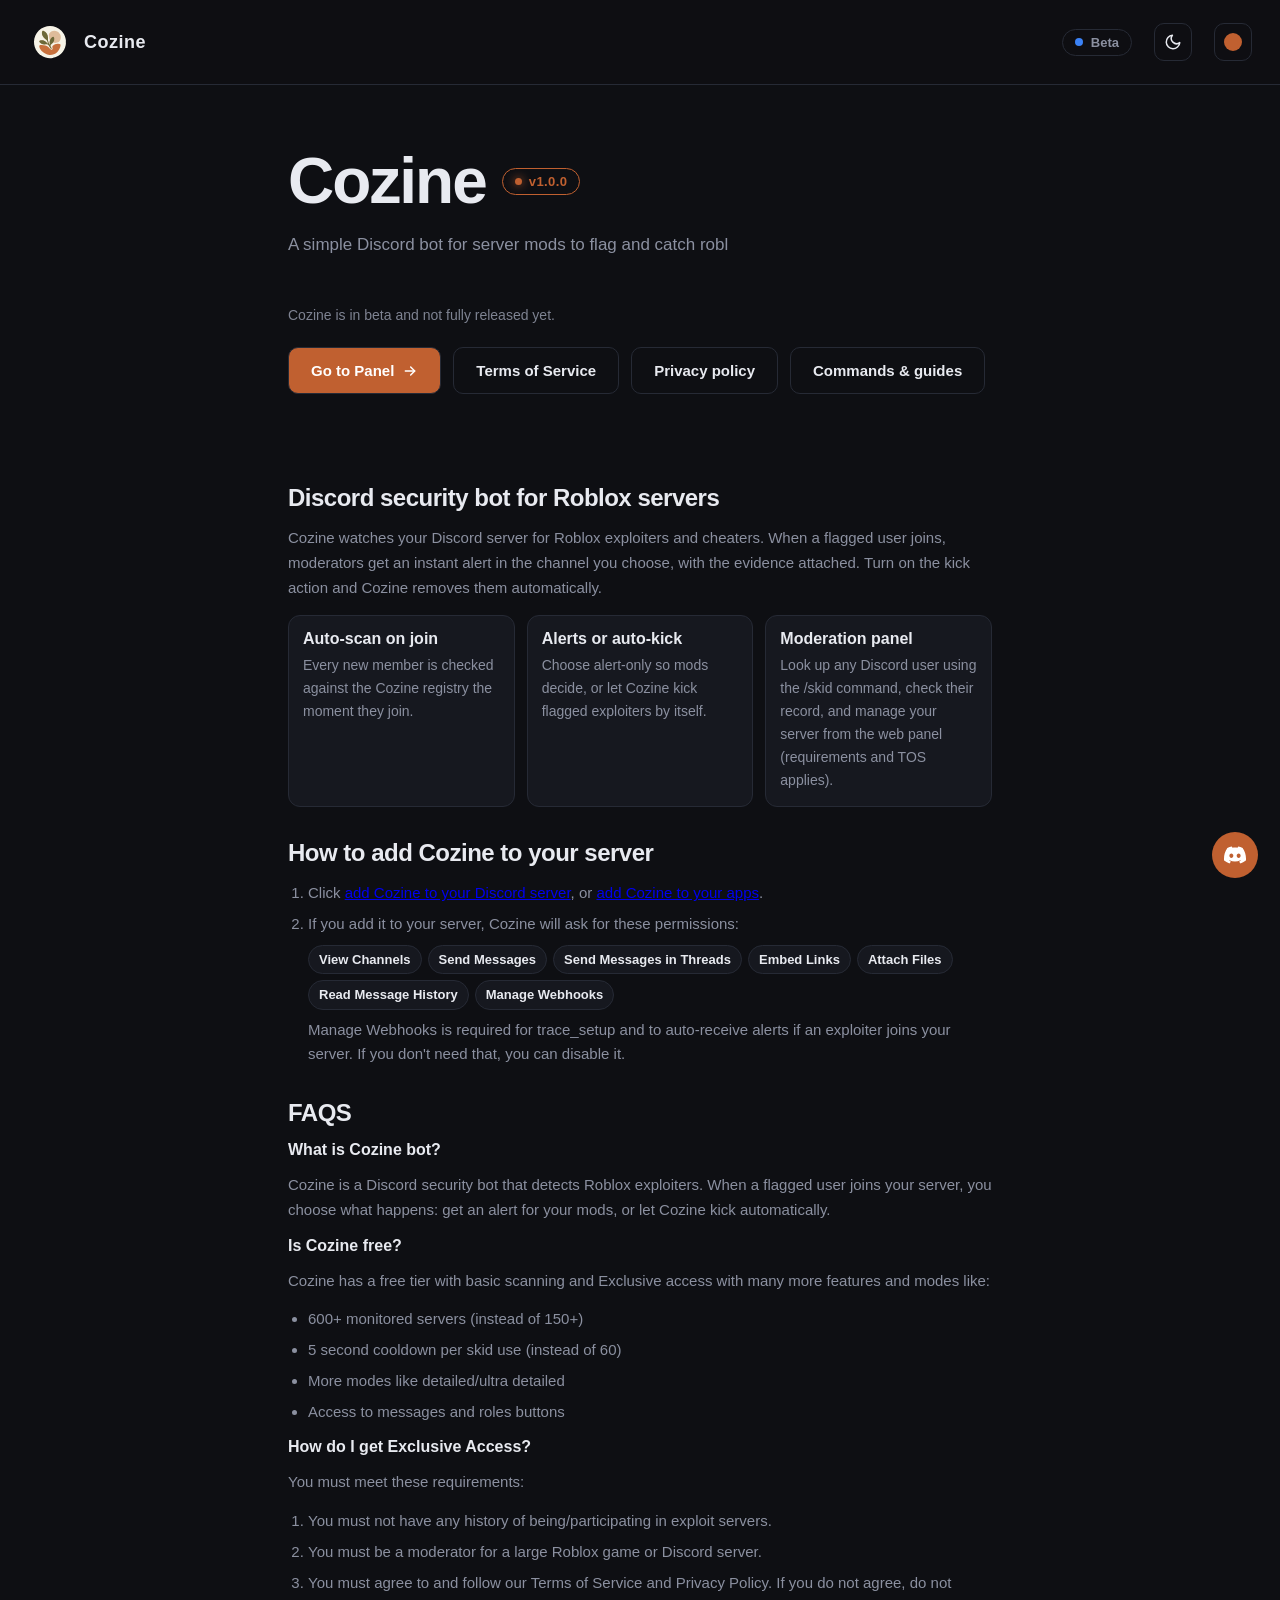
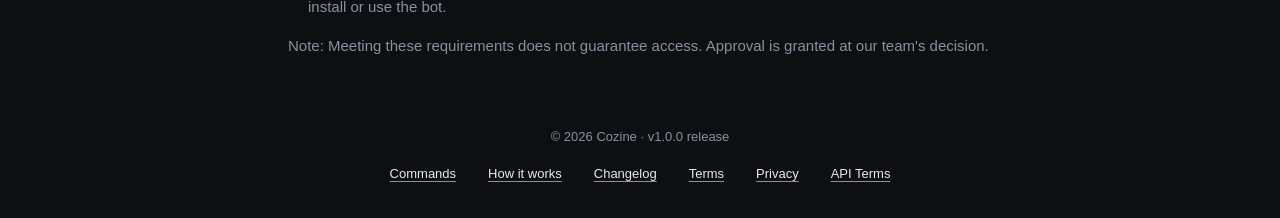
==== index.html @ 01d1fc16 "beta cozine" ====
<!DOCTYPE html>
<html lang="en">
<head>
  <meta charset="UTF-8">
  <meta name="viewport" content="width=device-width, initial-scale=1.0">
  <title>Cozine - Discord Bot for Roblox Exploiter Detection</title>
  <link rel="icon" href="static/CozineLogo.svg">
  <link rel="stylesheet" href="style.css?v=20261114b2">

  <meta name="description" content="Cozine is a Discord security bot that flags Roblox exploiters and cheaters. Auto-scan new members, get alerts, and keep your server safe.">
  <meta name="keywords" content="Cozine, Cozine bot, cozine xyz, discord bot, discord security bot, roblox exploiter detection, roblox cheaters, anti exploit discord bot, server moderation bot, roblox exploit checker">
  <meta name="robots" content="index, follow">
  <meta name="theme-color" content="#0e0f13">
  <link rel="canonical" href="https://cozine.xyz/">

  <meta property="og:title" content="Cozine - Discord Security Bot for Roblox Exploiter Detection">
  <meta property="og:description" content="Cozine flags Roblox exploiters automatically. Auto-scan members on join, alert mods, and keep your Discord server safe.">
  <meta property="og:url" content="https://cozine.xyz/">
  <meta property="og:type" content="website">
  <meta property="og:site_name" content="Cozine">
  <meta property="og:image" content="https://cozine.xyz/static/embedimage.png">
  <meta property="og:image:alt" content="Cozine - Discord bot for Roblox exploiter detection">

  <meta name="twitter:card" content="summary_large_image">
  <meta name="twitter:title" content="Cozine - Discord Security Bot for Roblox Exploiter Detection">
  <meta name="twitter:description" content="Auto-scan Discord members for Roblox exploits. Alerts, kick actions, and a moderation panel.">
  <meta name="twitter:image" content="https://cozine.xyz/static/embedimage.png">

  <link rel="discord:component-embed" type="application/json" href="https://cozine.xyz/static/embeds.json">

  <script type="application/ld+json">
  {
    "@context": "https://schema.org",
    "@type": "SoftwareApplication",
    "name": "Cozine",
    "alternateName": "Cozine Bot",
    "operatingSystem": "Discord",
    "applicationCategory": "UtilitiesApplication",
    "description": "Cozine is a Discord security bot that flags Roblox exploiters. Auto-scan new members, alert moderators, and keep servers safe.",
    "url": "https://cozine.xyz/",
    "offers": { "@type": "Offer", "price": "0", "priceCurrency": "USD" }
  }
  </script>
  <script type="application/ld+json">
  {
    "@context": "https://schema.org",
    "@type": "FAQPage",
    "mainEntity": [
      {
        "@type": "Question",
        "name": "What is Cozine bot?",
        "acceptedAnswer": { "@type": "Answer", "text": "Cozine is a Discord security bot that detects Roblox exploiters. When a flagged user joins your server, you choose what happens: get an alert for your mods, or let Cozine kick automatically." }
      },
      {
        "@type": "Question",
        "name": "Is Cozine free?",
        "acceptedAnswer": { "@type": "Answer", "text": "Cozine has a free tier with basic scanning and Exclusive access with many more features and modes like: 600+ monitored servers (instead of 150+), 5 second cooldown per skid use (instead of 60), more modes like detailed and ultra detailed, access to messages and roles buttons." }
      }
    ]
  }
  </script>
</head>
<body>
  <div id="progress"></div>
  <header class="site-head">
    <span class="logo-ring"><img class="logo" src="static/CozineLogo.svg" alt="Cozine"></span>
    <a class="brand" href="https://cozine.xyz">Cozine</a>
    <span class="status" id="siteStatus" data-state="blue"><span class="dot"></span>Beta</span>
    <button id="themeToggle" class="theme-toggle" aria-label="Toggle theme">
      <svg class="i-sun" width="18" height="18" viewBox="0 0 24 24" fill="none" stroke="currentColor" stroke-width="2" stroke-linecap="round"><circle cx="12" cy="12" r="4"/><path d="M12 2v2M12 20v2M2 12h2M20 12h2M4.9 4.9l1.4 1.4M17.7 17.7l1.4 1.4M4.9 19.1l1.4-1.4M17.7 6.3l1.4-1.4"/></svg>
      <svg class="i-moon" width="18" height="18" viewBox="0 0 24 24" fill="none" stroke="currentColor" stroke-width="2" stroke-linecap="round" stroke-linejoin="round"><path d="M21 12.8A9 9 0 1 1 11.2 3a7 7 0 0 0 9.8 9.8z"/></svg>
    </button>
  </header>

  <main class="hero">
    <div class="title-row">
      <h1>Cozine</h1>
      <span class="badge" tabindex="0" aria-label="Version 1.0.0 changelog">
        <span class="badge-text">v1.0.0</span>
        <span class="badge-more">What's new</span>
        <span class="badge-pin" aria-hidden="true"><img src="static/Pin.png" alt=""></span>
        <div class="changelog">
          <div class="changelog-head">v1.0.0</div>
          <ul>
            <li>Beta release of the Cozine website and panel.</li>
          </ul>
        </div>
      </span>
    </div>
    <p class="tag">A simple Discord bot for server mods to flag and catch roblox <span class="accent">exploiters</span>.</p>
    <p style="font-size:14px; margin:4px 0 0; color:var(--muted); opacity:.9;">Cozine is in beta and not fully released yet.</p>
    <div class="btns">
      <a class="btn primary" href="https://panel.cozine.xyz"><span>Go to Panel <svg class="btn-arrow" width="16" height="16" viewBox="0 0 24 24" fill="none" stroke="currentColor" stroke-width="2.2" stroke-linecap="round" stroke-linejoin="round"><path d="M5 12h14"/><path d="M13 6l6 6-6 6"/></svg></span></a>
      <a class="btn ghost" href="tos/"><span>Terms of Service</span></a>
      <a class="btn ghost" href="privacy/"><span>Privacy policy</span></a>
      <a class="btn ghost" href="commands/"><span>Commands &amp; guides</span></a>
    </div>
  </main>

  <section class="seo" aria-label="About Cozine">
    <h2>Discord security bot for Roblox servers</h2>
    <p>Cozine watches your Discord server for Roblox exploiters and cheaters. When a flagged user joins, moderators get an instant alert in the channel you choose, with the evidence attached. Turn on the kick action and Cozine removes them automatically.</p>
    <div class="seo-grid">
      <div class="seo-card">
        <h3>Auto-scan on join</h3>
        <p>Every new member is checked against the Cozine registry the moment they join.</p>
      </div>
      <div class="seo-card">
        <h3>Alerts or auto-kick</h3>
        <p>Choose alert-only so mods decide, or let Cozine kick flagged exploiters by itself.</p>
      </div>
      <div class="seo-card">
        <h3>Moderation panel</h3>
        <p>Look up any Discord user using the /skid command, check their record, and manage your server from the web panel (requirements and TOS applies).</p>
      </div>
    </div>
    <h2>How to add Cozine to your server</h2>
    <ol class="seo-steps">
      <li>Click <a href="https://discord.com/oauth2/authorize?client_id=1449081051094712330&amp;permissions=277562379264&amp;scope=bot%20applications.commands" target="_blank" rel="noopener">add Cozine to your Discord server</a>, or <a href="https://discord.com/oauth2/authorize?client_id=1449081051094712330&amp;integration_type=1&amp;scope=applications.commands" target="_blank" rel="noopener">add Cozine to your apps</a>.</li>
      <li>If you add it to your server, Cozine will ask for these permissions:
        <ul class="perm-list">
          <li>View Channels</li>
          <li>Send Messages</li>
          <li>Send Messages in Threads</li>
          <li>Embed Links</li>
          <li>Attach Files</li>
          <li>Read Message History</li>
          <li>Manage Webhooks</li>
        </ul>
        Manage Webhooks is required for trace_setup and to auto-receive alerts if an exploiter joins your server. If you don't need that, you can disable it.</li>
    </ol>
    <h2>FAQS</h2>
    <h3>What is Cozine bot?</h3>
    <p>Cozine is a Discord security bot that detects Roblox exploiters. When a flagged user joins your server, you choose what happens: get an alert for your mods, or let Cozine kick automatically.</p>
    <h3>Is Cozine free?</h3>
    <p>Cozine has a free tier with basic scanning and Exclusive access with many more features and modes like:</p>
    <ul class="seo-steps">
      <li>600+ monitored servers (instead of 150+)</li>
      <li>5 second cooldown per skid use (instead of 60)</li>
      <li>More modes like detailed/ultra detailed</li>
      <li>Access to messages and roles buttons</li>
    </ul>
    <h3>How do I get Exclusive Access?</h3>
    <p>You must meet these requirements:</p>
    <ol class="seo-steps">
      <li>You must not have any history of being/participating in exploit servers.</li>
      <li>You must be a moderator for a large Roblox game or Discord server.</li>
      <li>You must agree to and follow our Terms of Service and Privacy Policy. If you do not agree, do not install or use the bot.</li>
    </ol>
    <p>Note: Meeting these requirements does not guarantee access. Approval is granted at our team's decision.</p>
  </section>

  <footer class="site-foot">
    <div>© <span id="year"></span> Cozine · v1.0.0 release</div>
    <nav class="foot-links" aria-label="Footer">
      <a href="commands/">Commands</a>
      <a href="how-it-works/">How it works</a>
      <a href="changelog/">Changelog</a>
      <a href="tos/">Terms</a>
      <a href="privacy/">Privacy</a>
      <a href="api-tos/">API Terms</a>
    </nav>
  </footer>

  <a class="discord-pill" href="https://discord.gg/3ZBebypZJS" target="_blank" rel="noopener" aria-label="Support server">
    <svg class="discord-icon" role="img" viewBox="0 0 24 24" xmlns="http://www.w3.org/2000/svg" aria-hidden="true" focusable="false"><path fill="currentColor" d="M20.317 4.3698a19.7913 19.7913 0 00-4.8851-1.5152.0741.0741 0 00-.0785.0371c-.211.3753-.4447.8648-.6083 1.2495-1.8447-.2762-3.68-.2762-5.4868 0-.1636-.3933-.4058-.8742-.6177-1.2495a.077.077 0 00-.0785-.037 19.7363 19.7363 0 00-4.8852 1.515.0699.0699 0 00-.0321.0277C.5334 9.0458-.319 13.5799.0992 18.0578a.0824.0824 0 00.0312.0561c2.0528 1.5076 4.0413 2.4228 5.9929 3.0294a.0777.0777 0 00.0842-.0276c.4616-.6304.8731-1.2952 1.226-1.9942a.076.076 0 00-.0416-.1057c-.6528-.2476-1.2743-.5495-1.8722-.8923a.077.077 0 01-.0076-.1277c.1258-.0943.2517-.1923.3718-.2914a.0743.0743 0 01.0776-.0105c3.9278 1.7933 8.18 1.7933 12.0614 0a.0739.0739 0 01.0785.0095c.1202.099.246.1981.3728.2924a.077.077 0 01-.0066.1276 12.2986 12.2986 0 01-1.873.8914.0766.0766 0 00-.0407.1067c.3604.698.7719 1.3628 1.225 1.9932a.076.076 0 00.0842.0286c1.961-.6067 3.9495-1.5219 6.0023-3.0294a.077.077 0 00.0313-.0552c.5004-5.177-.8382-9.6739-3.5485-13.6604a.061.061 0 00-.0312-.0286zM8.02 15.3312c-1.1825 0-2.1569-1.0857-2.1569-2.419 0-1.3332.9555-2.4189 2.157-2.4189 1.2108 0 2.1757 1.0952 2.1568 2.419 0 1.3332-.9555 2.4189-2.1569 2.4189zm7.9748 0c-1.1825 0-2.1569-1.0857-2.1569-2.419 0-1.3332.9554-2.4189 2.1569-2.4189 1.2108 0 2.1757 1.0952 2.1568 2.419 0 1.3332-.946 2.4189-2.1568 2.4189Z"/></svg>
    <span>Support server</span>
  </a>

  <script defer src="static/status.js?v=2026110901"></script>
  <script defer src="static/common.js?v=20261011l"></script>
  <script defer src="static/script.js?v=20261011l"></script>
</body>
</html>
---- style.css ----
:root {
  --bg: #0e0f13;
  --card: #16181f;
  --card-2: #1d2029;
  --text: #e8eaf0;
  --muted: #8b90a0;
  --accent: #C06030;
  --accent-text: #C06030;
  --on-accent: #ffffff;
  --accent-2: #ffb38a;
  --accent-soft: rgba(192, 96, 48, .16);
  --accent-glow: rgba(192, 96, 48, .45);
  --accent-glow-soft: rgba(192, 96, 48, 0);
  --border: #262a35;
  --head-bg: rgba(14, 15, 19, .72);
  --ripple: rgba(255, 255, 255, .35);
}

body.light {
  --bg: #f6f6f9;
  --card: #ffffff;
  --card-2: #eef0f4;
  --text: #14151a;
  --muted: #5a5f6b;
  --accent-soft: rgba(192, 96, 48, .14);
  --border: #e2e3e9;
  --head-bg: rgba(255, 255, 255, .72);
  --ripple: rgba(0, 0, 0, .12);
}

* {
  box-sizing: border-box;
  margin: 0;
  padding: 0;
}

html {
  overflow-x: hidden;
  overflow-x: clip;
}

img, svg {
  max-width: 100%;
}

/* Long URLs / IDs / tokens must wrap instead of forcing sideways scroll */
.seo a,
.seo li,
.seo p,
.legal a,
.legal li,
.legal p,
code {
  overflow-wrap: anywhere;
  word-break: break-word;
}

/* Tables (if legal content ever includes one) scroll instead of breaking layout */
.legal table {
  display: block;
  max-width: 100%;
  overflow-x: auto;
  -webkit-overflow-scrolling: touch;
}

.legal pre {
  max-width: 100%;
  overflow-x: auto;
  -webkit-overflow-scrolling: touch;
}

body {
  font-family: -apple-system, BlinkMacSystemFont, "Segoe UI", Roboto, Helvetica, Arial, sans-serif;
  color: var(--text);
  background: var(--bg);
  min-height: 100vh;
  display: flex;
  flex-direction: column;
  overflow-x: hidden;
  overflow-x: clip;
  /* Smooth theme fade everywhere, including browsers without
  View-Transition support (most mobile browsers). */
  transition: background-color .3s ease, color .3s ease;
}

.site-head,
.hero,
.site-foot,
.discord-pill,
.legal .container {
  position: relative;
  z-index: 1;
}


.site-head,
.hero,
.site-foot,
.legal .container {
  min-width: 0;
  max-width: 100%;
}


.site-head {
  position: relative;
  overflow: visible;
  display: flex;
  align-items: center;
  gap: 12px;
  padding: 20px 28px;
  border-bottom: 1px solid var(--border);
  background: var(--head-bg);
  /* Header popups (accent color picker) must paint above page content.
  Both header and hero shared z-index:1, and the later-in-DOM hero won —
  burying the popup so its swatches were visible but untappable. */
  z-index: 50;
}

/* Touch: no tap-delay/zoom interference, no grey flash on taps */
button,
a.btn,
.badge {
  touch-action: manipulation;
  -webkit-tap-highlight-color: transparent;
}

.site-head .logo {
  width: 38px;
  height: 38px;
  border-radius: 10px;
}

.site-head .brand {
  font-size: 18px;
  font-weight: 800;
  letter-spacing: .5px;
  color: var(--text);
  text-decoration: none;
}


.hero {
  flex: 1;
  display: flex;
  flex-direction: column;
  justify-content: center;
  gap: 18px;
  width: 100%;
  max-width: 760px;
  margin: 0 auto;
  padding: 64px 28px;
  text-align: left;
}

.title-row {
  display: flex;
  align-items: center;
  gap: 16px;
  flex-wrap: wrap;
}

.hero h1 {
  font-size: 64px;
  font-weight: 800;
  letter-spacing: -2px;
  line-height: 1;
  color: var(--text);
}

.badge {
  position: relative;
  display: inline-flex;
  align-items: center;
  font-size: 13px;
  font-weight: 700;
  letter-spacing: .4px;
  color: var(--accent-text, var(--accent));
  border: 1px solid var(--accent-text, var(--accent));
  border-radius: 999px;
  padding: 5px 12px;
  cursor: default;
  z-index: 5;
  transition: border-radius .25s ease;
}

.badge::before {
  content: '';
  width: 7px;
  height: 7px;
  border-radius: 50%;
  background: var(--accent-text, var(--accent));
  box-shadow: 0 0 10px var(--accent);
  flex: none;
  margin-right: 7px;
}


.badge::after {
  content: '';
  position: absolute;
  top: 100%;
  left: 0;
  right: 0;
  height: 12px;
}

.badge:hover,
.badge.pinned {
  border-radius: 12px;
}

.badge-more {
  max-width: 0;
  opacity: 0;
  overflow: hidden;
  white-space: nowrap;
  margin-left: 0;
  transition: max-width .25s ease, opacity .2s ease, margin-left .25s ease;
}

.badge:hover .badge-more,
.badge.pinned .badge-more {
  max-width: 90px;
  opacity: 1;
  margin-left: 7px;
}

.badge-pin {
  display: inline-flex;
  align-items: center;
  max-width: 0;
  opacity: 0;
  overflow: hidden;
  margin-left: 0;
  transition: max-width .25s ease, opacity .2s ease, margin-left .25s ease;
}

.badge-pin img {
  width: 14px;
  height: 14px;
  display: block;
}

.badge.pinned .badge-pin {
  max-width: 18px;
  opacity: 1;
  margin-left: 7px;
}

.badge .changelog {
  position: absolute;
  top: 100%;
  left: 0;
  margin-top: 10px;
  width: 268px;
  max-width: calc(100vw - 44px);
  text-align: left;
  background: var(--card);
  border: 1px solid var(--border);
  border-radius: 12px;
  padding: 0 14px;
  max-height: 0;
  opacity: 0;
  overflow: hidden;
  z-index: 20;
  box-shadow: 0 14px 34px rgba(0, 0, 0, .28);
  transition: max-height .3s ease, opacity .25s ease, padding .3s ease;
}

.badge:hover .changelog,
.badge.pinned .changelog {
  max-height: 300px;
  opacity: 1;
  padding: 12px 14px;
  transition-delay: .05s;
}

.changelog-head {
  font-weight: 700;
  color: var(--accent-text, var(--accent));
  margin-bottom: 6px;
}

.changelog ul {
  list-style: none;
  margin: 0;
}

.changelog li {
  font-size: 13px;
  font-weight: 500;
  color: var(--text);
  padding: 7px 0;
  border-top: 1px solid var(--border);
  line-height: 1.45;
}

.hero .tag {
  color: var(--muted);
  font-size: 17px;
  line-height: 1.6;
  max-width: 520px;
  min-height: calc(17px * 1.6 * 2);
}

.btns {
  display: flex;
  flex-wrap: wrap;
  gap: 12px;
  margin-top: 6px;
}

a.btn {
  position: relative;
  overflow: hidden;
  display: inline-flex;
  align-items: center;
  justify-content: center;
  padding: 14px 22px;
  border: 1px solid var(--border);
  border-radius: 10px;
  color: var(--text);
  font-size: 15px;
  font-weight: 600;
  text-decoration: none;
  transition: color .2s ease, border-color .2s ease, transform .25s ease;
}

a.btn > span {
  position: relative;
  z-index: 1;
  display: inline-flex;
  align-items: center;
}

a.btn::before {
  content: '';
  position: absolute;
  inset: 0;
  background: var(--accent-soft);
  transform: scaleX(0);
  transform-origin: left;
  transition: transform .25s ease;
  z-index: 0;
}

a.btn:hover {
  border-color: var(--accent);
  color: var(--text);
}

/* primary buttons keep the auto-contrast text (a.btn rules would win otherwise) */
a.btn.primary {
  color: var(--on-accent, #fff);
}
a.btn.primary:hover {
  color: var(--on-accent, #fff);
}

a.btn:hover::before {
  transform: scaleX(1);
}

a.btn::after {
  content: '';
  position: absolute;
  top: 0;
  left: -130%;
  width: 55%;
  height: 100%;
  background: linear-gradient(100deg, transparent, rgba(255, 255, 255, .28), transparent);
  transform: skewX(-18deg);
  opacity: 0;
  z-index: 0;
  pointer-events: none;
}

a.btn:hover::after {
  animation: sheen .6s ease forwards;
}

.primary {
  background: var(--accent);
  border-color: var(--accent);
  color: var(--on-accent, #fff);
  font-weight: 800;
}

.primary::before {
  background: rgba(255, 255, 255, .18);
}

.btn-arrow {
  margin-left: 8px;
  transition: transform .22s ease;
}

.primary:hover .btn-arrow {
  transform: translateX(5px);
}

.ghost {
  background: transparent;
}

.site-foot {
  padding: 22px 28px;
  color: var(--muted);
  font-size: 13px;
  text-align: center;
}

.site-foot .foot-links {
  margin-top: 8px;
  display: flex;
  flex-wrap: wrap;
  justify-content: center;
  gap: 4px 8px;
}

.site-foot .foot-links a {
  color: var(--text);
  text-decoration: underline;
  text-decoration-color: var(--muted);
  text-underline-offset: 3px;
  display: inline-flex;
  align-items: center;
  min-height: 44px;
  padding: 10px 12px;
}

.site-foot .foot-links a:hover,
.site-foot .foot-links a:focus-visible {
  color: var(--accent-text, var(--accent));
  text-decoration-color: currentColor;
}


.seo {
  width: 100%;
  max-width: 760px;
  margin: 0 auto;
  padding: 8px 28px 48px;
  display: flex;
  flex-direction: column;
  gap: 14px;
}

.seo h2 {
  font-size: 24px;
  font-weight: 800;
  letter-spacing: -.5px;
  color: var(--text);
  margin-top: 18px;
}

.seo h3 {
  font-size: 16px;
  font-weight: 700;
  color: var(--text);
}

.seo p,
.seo li {
  color: var(--muted);
  font-size: 15px;
  line-height: 1.65;
}

.seo-grid {
  display: grid;
  grid-template-columns: repeat(3, 1fr);
  gap: 12px;
}

.seo-card {
  background: var(--card);
  border: 1px solid var(--border);
  border-radius: 12px;
  padding: 14px;
  display: flex;
  flex-direction: column;
  gap: 6px;
}

.seo-card p {
  font-size: 14px;
}

.seo-steps {
  padding-left: 20px;
  display: flex;
  flex-direction: column;
  gap: 6px;
}

/* compact permission chips: listed separately, wraps into ~2 rows */
.perm-list {
  list-style: none;
  display: flex;
  flex-wrap: wrap;
  gap: 6px;
  margin: 8px 0;
  padding: 0;
}

.perm-list li {
  font-size: 13px;
  font-weight: 600;
  color: var(--text);
  background: var(--card);
  border: 1px solid var(--border);
  border-radius: 999px;
  padding: 3px 10px;
  white-space: nowrap;
}

@media (max-width: 640px) {
  .seo-grid {
    grid-template-columns: 1fr;
  }
}


.discord-pill {
  position: fixed;
  right: 22px;
  bottom: 22px;
  display: flex;
  align-items: center;
  gap: 8px;
  height: 46px;
  min-width: 46px;
  max-width: 46px;
  padding: 0 12px;
  overflow: hidden;
  color: var(--on-accent, #fff);
  background: var(--accent);
  border-radius: 999px;
  white-space: nowrap;
  text-decoration: none;
  transition: max-width .45s ease, background .2s ease;
  animation: pillPulse 2.6s ease-in-out infinite;
}

.discord-pill:hover {
  max-width: 190px;
  filter: brightness(1.12);
}

.discord-pill .discord-icon {
  flex: 0 0 auto;
  width: 24px;
  height: 24px;
  display: block;
  fill: currentColor;
}

.discord-pill span {
  opacity: 0;
  font-size: 14px;
  font-weight: 600;
  transition: opacity .35s ease .1s;
}

.discord-pill:hover span {
  opacity: 1;
}

@keyframes fadeIn {
  from { opacity: 0; transform: translateY(8px); }
  to   { opacity: 1; transform: translateY(0); }
}


body.legal {
  display: block;
}

.legal .container {
  max-width: 960px;
  margin: 32px auto 48px;
  padding: 44px 40px;
  text-align: left;
  background: var(--card);
  border: 1px solid var(--border);
  border-top: 3px solid var(--accent);
  border-radius: 18px;
  box-shadow: 0 24px 70px rgba(0, 0, 0, .4);
}

.legal .back {
  display: inline-flex;
  align-items: center;
  gap: 7px;
  margin-bottom: 22px;
  color: var(--muted);
  font-size: 14px;
  text-decoration: none;
}

.legal .back::before {
  content: '';
  width: 7px;
  height: 7px;
  border-left: 2px solid currentColor;
  border-bottom: 2px solid currentColor;
  transform: rotate(45deg);
}

.legal .back:hover {
  color: var(--text);
}

.legal .back.forward {
  flex-direction: row-reverse;
}

.legal .back.forward::before {
  transform: rotate(-135deg);
}


.legal .page-top {
  display: flex;
  align-items: center;
  justify-content: space-between;
  gap: 16px;
  margin-bottom: 22px;
}

.legal .page-top .back {
  margin-bottom: 0;
}


.legal header {
  border-bottom: 1px solid var(--border);
  padding-bottom: 20px;
  margin-bottom: 26px;
}

.legal header .title-row {
  margin-bottom: 10px;
}

.legal header h1 {
  font-size: 34px;
  font-weight: 800;
  letter-spacing: -1px;
  color: var(--text);
}

.legal header p {
  color: var(--muted);
  font-size: 15px;
}

.legal nav {
  position: sticky;
  top: 0;
  display: flex;
  gap: 20px;
  margin-bottom: 30px;
  padding: 16px 0 14px;
  border-bottom: 1px solid var(--border);
  background: var(--card);
  z-index: 3;
}

.legal nav button,
.legal nav a.nav-btn {
  text-decoration: none;
  display: inline-block;
  background: none;
  border: none;
  font-size: 15px;
  color: var(--muted);
  cursor: pointer;
  padding: 8px 0;
  position: relative;
}

.legal nav button.active,
.legal nav a.nav-btn.active {
  color: var(--text);
  font-weight: 600;
}

.legal nav button.active::after,
.legal nav a.nav-btn.active::after {
  content: '';
  position: absolute;
  bottom: -15px;
  left: 0;
  right: 0;
  height: 2px;
  background: var(--accent);
}

.legal nav button:hover,
.legal nav a.nav-btn:hover {
  color: var(--text);
}

.legal .content {
  display: none;
  counter-reset: section;
}

.legal .content.active {
  display: block;
}

.legal .content h2 {
  counter-increment: section;
  font-size: 18px;
  font-weight: 600;
  margin: 30px 0 12px;
  color: var(--text);
}

.legal .content h2::before {
  content: counter(section) " - ";
  color: var(--text);
  font-family: ui-monospace, SFMono-Regular, Menlo, monospace;
  margin-right: 2px;
}

.legal p {
  margin-bottom: 12px;
  color: var(--text);
  line-height: 1.7;
}

.legal ul {
  margin-left: 24px;
  margin-bottom: 12px;
}

.legal li {
  margin-bottom: 6px;
  color: var(--text);
  line-height: 1.7;
}

.legal strong {
  color: var(--text);
}

.legal a {
  position: relative;
  color: var(--accent-text, var(--accent));
  text-decoration: none;
  cursor: pointer;
}

.legal a::after {
  content: '';
  position: absolute;
  left: 0;
  bottom: -2px;
  width: 100%;
  height: 2px;
  background: linear-gradient(90deg, var(--accent-text, var(--accent)), var(--accent-2));
  transform: scaleX(0);
  transform-origin: left;
  transition: transform .25s ease;
}

.legal a:hover::after {
  transform: scaleX(1);
}

.legal .last-updated {
  color: var(--muted);
  font-size: 14px;
  margin-bottom: 20px;
}

.legal .highlight {
  background: var(--card-2);
  border-left: 3px solid var(--accent);
  border-radius: 0 10px 10px 0;
  padding: 14px 16px;
  margin: 15px 0;
}

.legal footer {
  margin-top: 50px;
  padding-top: 20px;
  border-top: 1px solid var(--border);
  color: var(--muted);
  font-size: 14px;
  text-align: center;
}


.logo-ring {
  position: relative;
  display: inline-flex;
  padding: 3px;
  border-radius: 13px;
  animation: logoPulse 3.4s ease-in-out infinite;
}

.logo-ring::before {
  display: none;
}

@keyframes logoPulse {
  0%, 100% { box-shadow: 0 0 0 var(--accent-glow-soft); }
  50%      { box-shadow: 0 0 22px var(--accent-glow); }
}

@keyframes pillPulse {
  0%, 100% { box-shadow: 0 0 0 var(--accent-glow-soft); }
  50%      { box-shadow: 0 0 18px var(--accent-glow); }
}

@keyframes sheen {
  0%   { left: -130%; opacity: 1; }
  100% { left: 140%; opacity: 1; }
}


body.js-reveal .legal .content h2,
body.js-reveal .legal .content p,
body.js-reveal .legal .content ul,
body.js-reveal .legal .content .highlight {
  opacity: 0;
  transform: translateY(14px);
  transition: opacity .5s ease, transform .5s ease;
}

body.js-reveal .legal .content .reveal-in {
  opacity: 1;
  transform: none;
}


#progress {
  position: fixed;
  top: 0;
  left: 0;
  width: 100%;
  height: 3px;
  background: var(--accent);
  transform: scaleX(0);
  transform-origin: left;
  z-index: 60;
  pointer-events: none;
}


.hero .title-row,
.hero .tag,
.hero .btns {
  opacity: 0;
  transform: translateY(18px);
  transition: opacity .6s ease, transform .6s ease;
}

.hero.ready .title-row { transition-delay: .05s; }
.hero.ready .tag { transition-delay: .14s; }
.hero.ready .btns { transition-delay: .23s; }

.hero.ready .title-row,
.hero.ready .tag,
.hero.ready .btns {
  opacity: 1;
  transform: none;
}


.accent { color: var(--accent-text, var(--accent)); }


.status {
  display: inline-flex;
  align-items: center;
  gap: 8px;
  margin-left: auto;
  font-size: 13px;
  font-weight: 600;
  color: var(--muted);
  border: 1px solid var(--border);
  border-radius: 999px;
  padding: 5px 12px;
}

.status {
  --dot: #3b82f6;
  --dot-glow: rgba(59, 130, 246, .5);
}
.status[data-state="yellow"] { --dot: #f5b93b; --dot-glow: rgba(245, 185, 59, .5); }
.status[data-state="red"]    { --dot: #ef4444; --dot-glow: rgba(239, 68, 68, .5); }
.status[data-state="blue"]   { --dot: #3b82f6; --dot-glow: rgba(59, 130, 246, .5); }

.status .dot {
  width: 8px;
  height: 8px;
  border-radius: 50%;
  background: var(--dot);
  animation: statusPulse 2s ease-out infinite;
}

@keyframes statusPulse {
  0% { box-shadow: 0 0 0 0 var(--dot-glow); }
  70% { box-shadow: 0 0 0 7px transparent; }
  100% { box-shadow: 0 0 0 0 transparent; }
}


.theme-toggle {
  display: inline-flex;
  align-items: center;
  justify-content: center;
  width: 38px;
  height: 38px;
  margin-left: 10px;
  border: 1px solid var(--border);
  border-radius: 10px;
  background: none;
  color: var(--text);
  cursor: pointer;
  transition: border-color .2s ease;
}

.theme-toggle:hover { border-color: var(--accent); }


.color-btn {
  display: inline-flex;
  align-items: center;
  justify-content: center;
  width: 38px;
  height: 38px;
  margin-left: 10px;
  border: 1px solid var(--border);
  border-radius: 10px;
  background: none;
  cursor: pointer;
  transition: border-color .2s ease;
}

.color-btn:hover { border-color: var(--accent); }

.color-wrap {
  position: relative;
  display: inline-flex;
  margin-left: 10px;
}

.color-wrap .color-btn {
  margin-left: 0;
}

.color-btn .dot-preview {
  width: 18px;
  height: 18px;
  border-radius: 50%;
  background: var(--accent);
}

.color-pop {
  position: absolute;
  top: calc(100% + 10px);
  right: 0;
  left: auto;
  z-index: 70;
  display: none;
  gap: 10px;
  flex-wrap: wrap;
  align-items: center;
  justify-content: flex-start;
  padding: 12px 14px;
  background: var(--card);
  border: 1px solid var(--border);
  border-radius: 12px;
  box-shadow: 0 12px 40px rgba(0, 0, 0, .35);
  /* Shrink-to-fit but never wider than the viewport: the popup grows
  leftwards from the button (right:0) so it can never spill off-page. */
  width: max-content;
  max-width: min(320px, calc(100vw - 32px));
}

.color-pop.open { display: flex; }

.swatch {
  width: 26px;
  height: 26px;
  border-radius: 50%;
  border: 2px solid transparent;
  cursor: pointer;
  padding: 0;
}

.swatch.active { border-color: var(--text); }

.swatch-custom {
  position: relative;
  width: 26px;
  height: 26px;
  border-radius: 50%;
  background: conic-gradient(#f44, #fc3, #3c5, #39f, #a5f, #f44);
  cursor: pointer;
  overflow: hidden;
}

.swatch-custom input {
  position: absolute;
  inset: -8px;
  width: 42px;
  height: 42px;
  opacity: 0;
  cursor: pointer;
}

.theme-toggle .i-sun { display: none; }
.theme-toggle .i-moon { display: block; }
.light .theme-toggle .i-sun { display: block; }
.light .theme-toggle .i-moon { display: none; }


a.btn .ripple {
  position: absolute;
  border-radius: 50%;
  background: var(--ripple);
  transform: scale(0);
  opacity: .6;
  pointer-events: none;
  z-index: 0;
  animation: ripple .6s ease-out forwards;
}

@keyframes ripple {
  to { transform: scale(2.6); opacity: 0; }
}


@media (prefers-reduced-motion: reduce) {
  *, *::before, *::after {
    animation: none !important;
    transition: none !important;
  }

  .hero .title-row,
  .hero .tag,
  .hero .btns {
    opacity: 1 !important;
    transform: none !important;
  }

  body.js-reveal .legal .content h2,
  body.js-reveal .legal .content p,
  body.js-reveal .legal .content ul,
  body.js-reveal .legal .content .highlight {
    opacity: 1 !important;
    transform: none !important;
  }
}

@media (max-width: 600px) {
  .site-head {
    flex-wrap: wrap;
    row-gap: 10px;
    padding: 16px 18px;
  }

  .hero {
    padding: 48px 22px;
    /* single tall glow rooted at the top bar, fading far down —
    same treatment as the panel */
    background:
      radial-gradient(420px 560px at 50% -120px, color-mix(in srgb, var(--accent) 9%, transparent), transparent 78%);
  }

  .hero h1 {
    font-size: 44px;
  }

  .hero .tag {
    font-size: 16px;
  }

  .seo {
    padding: 8px 20px 40px;
  }

  .seo h2 {
    font-size: 21px;
  }

  .legal .container {
    margin: 20px auto 40px;
    padding: 24px 18px;
  }

  .legal header h1 {
    font-size: 26px;
  }

  .legal nav {
    position: static;
    flex-direction: column;
    gap: 10px;
  }

  .legal nav button.active::after,
.legal nav a.nav-btn.active::after {
    display: none;
  }

  .legal nav button,
.legal nav a.nav-btn {
    padding: 8px 12px;
    background: var(--card-2);
    border-radius: 4px;
  }

  .badge .changelog {
    /* Anchored dropdown directly under the badge (same as desktop).
    Closed-state mechanics (max-height/opacity/padding) are untouched.
    right:0-anchored sheets used to land mid-screen, visually underneath
    the hero buttons, instead of under the badge bar. */
    position: absolute;
    top: 100%;
    left: 0;
    right: auto;
    transform: none;
    width: 268px;
    max-width: calc(100vw - 44px);
    margin-top: 10px;
    z-index: 90;
  }

  /* Dropdown must paint above the hero buttons stacked below it. */
  .hero .title-row {
    position: relative;
    z-index: 30;
  }

  .discord-pill {
    right: 16px;
    bottom: calc(16px + env(safe-area-inset-bottom, 0px));
  }
}

@media (max-width: 480px) {
  /* Thumb-friendly full-width buttons */
  .btns a.btn {
    flex: 1 1 100%;
  }
}

@media (max-width: 400px) {
  .site-head {
    gap: 8px;
    padding: 14px 14px;
  }

  .site-head .status {
    font-size: 12px;
    padding: 4px 10px;
  }

  .hero {
    padding: 36px 18px;
  }

  .hero h1 {
    font-size: 34px;
    letter-spacing: -1px;
  }

  .hero .tag {
    font-size: 15px;
  }

  a.btn {
    padding: 13px 18px;
    font-size: 14px;
  }

  .seo {
    padding: 8px 18px 36px;
  }

  .legal .container {
    margin: 14px auto 32px;
    padding: 20px 16px;
    border-radius: 14px;
  }

  .legal header h1 {
    font-size: 23px;
  }
}

/* Coarse pointers (touch): 44px+ tap targets, no hover traps */
@media (hover: none) and (pointer: coarse) {
  .legal nav button,
.legal nav a.nav-btn {
    min-height: 44px;
  }

  a.btn {
    min-height: 48px;
  }

  .theme-toggle {
    width: 44px;
    height: 44px;
  }

  .badge {
    min-height: 44px;
  }

  .swatch,
  .swatch-custom {
    width: 34px;
    height: 34px;
  }
}


@media (hover: none) {
  .badge:not(.pinned):hover {
    border-radius: 999px;
  }

  .badge:not(.pinned):hover .badge-more,
  .badge:not(.pinned):hover .badge-pin {
    max-width: 0;
    opacity: 0;
    margin-left: 0;
  }

  .badge:not(.pinned):hover .changelog {
    max-height: 0;
    opacity: 0;
    padding: 0 14px;
  }
}
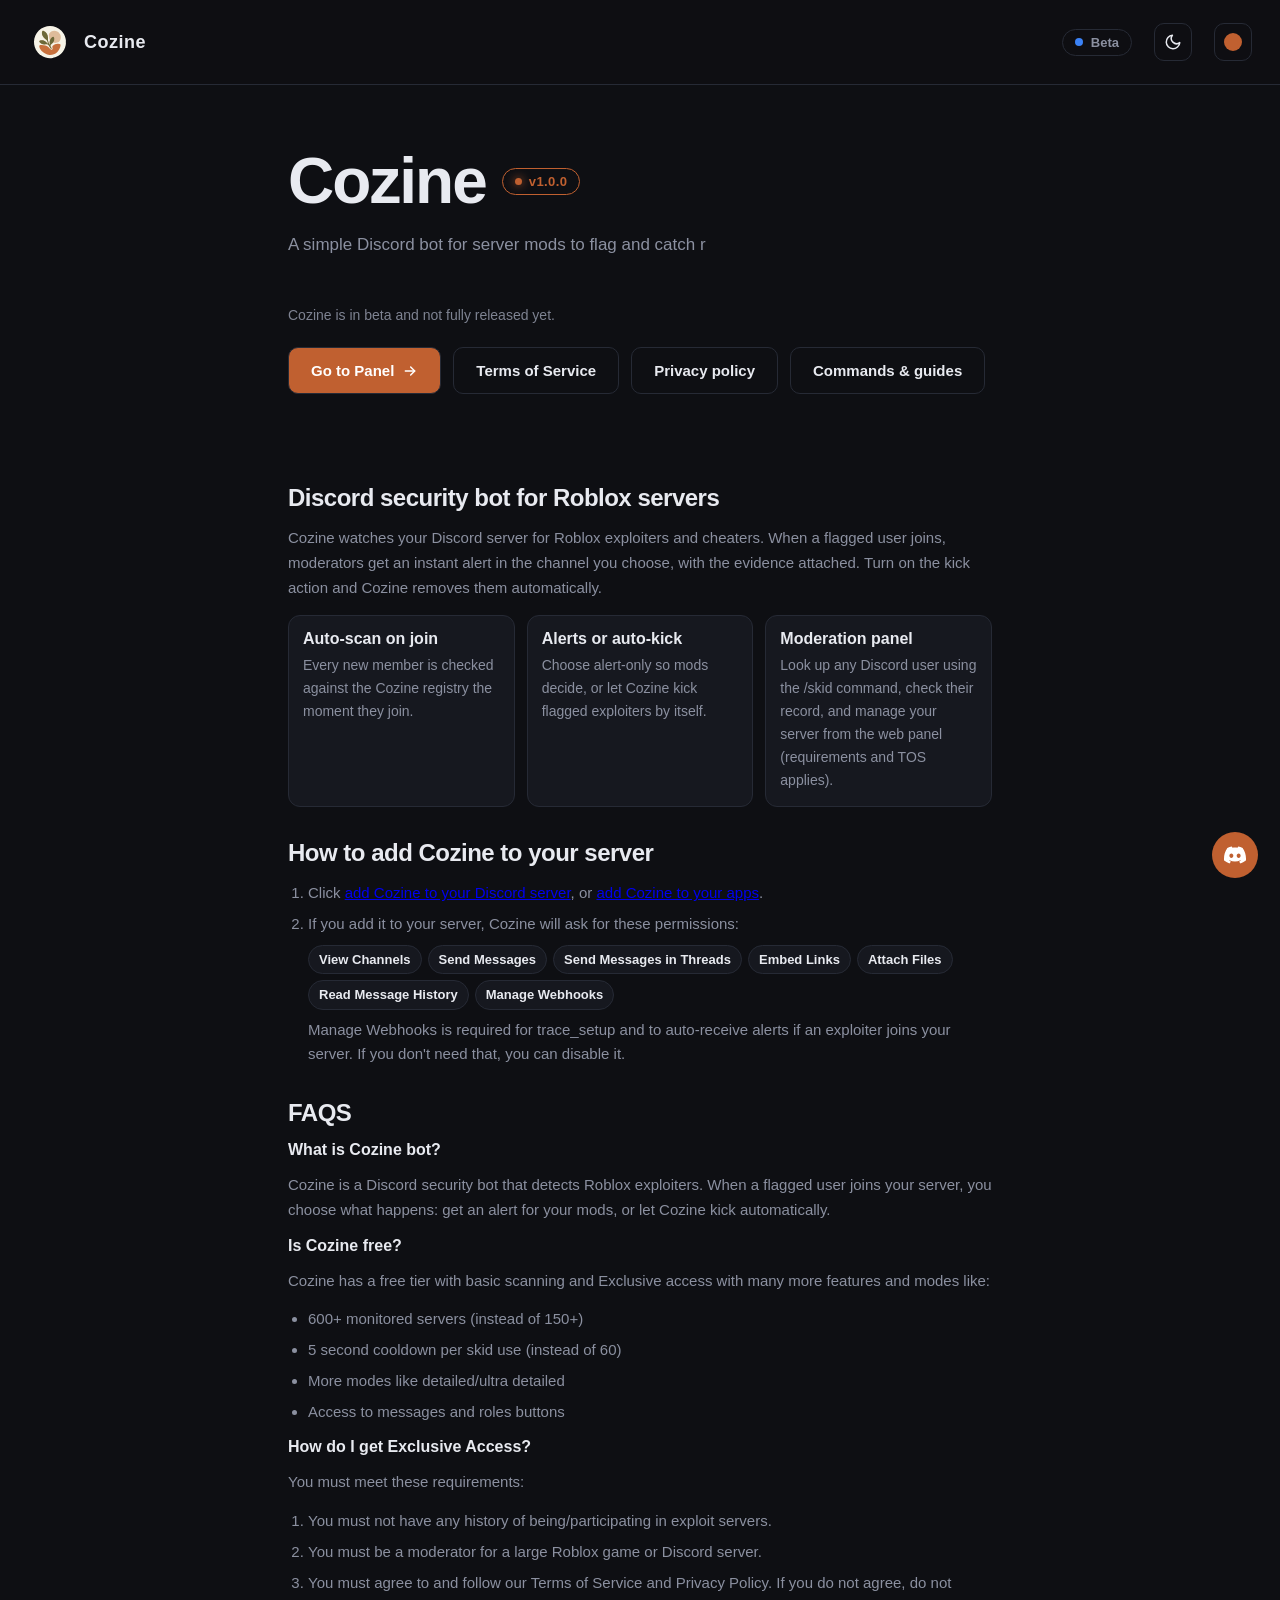
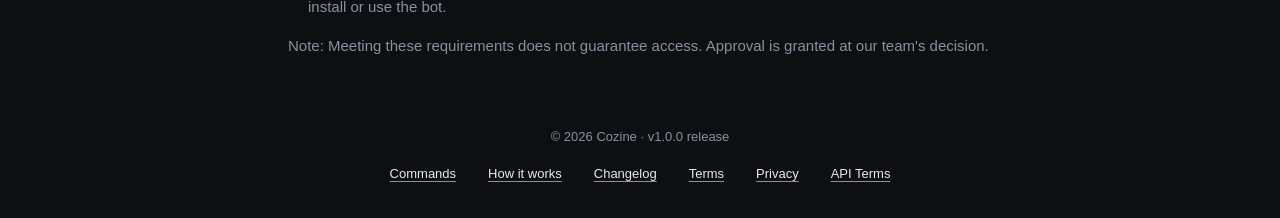
==== commit 818da8c5: "Mobile fixes: tap-open "What's new" sheet, no stale caching - "What's new" badge sheet was hover-onl" ====
--- a/index.html
+++ b/index.html
@@ -5,7 +5,7 @@
   <meta name="viewport" content="width=device-width, initial-scale=1.0">
   <title>Cozine - Discord Bot for Roblox Exploiter Detection</title>
   <link rel="icon" href="static/CozineLogo.svg">
-  <link rel="stylesheet" href="style.css?v=20261114b2">
+  <link rel="stylesheet" href="style.css?v=20261116a">
 
   <meta name="description" content="Cozine is a Discord security bot that flags Roblox exploiters and cheaters. Auto-scan new members, get alerts, and keep your server safe.">
   <meta name="keywords" content="Cozine, Cozine bot, cozine xyz, discord bot, discord security bot, roblox exploiter detection, roblox cheaters, anti exploit discord bot, server moderation bot, roblox exploit checker">
@@ -168,7 +168,7 @@
   </a>
 
   <script defer src="static/status.js?v=2026110901"></script>
-  <script defer src="static/common.js?v=20261011l"></script>
+  <script defer src="static/common.js?v=20261116a"></script>
   <script defer src="static/script.js?v=20261011l"></script>
 </body>
 </html>
--- a/style.css
+++ b/style.css
@@ -112,7 +112,7 @@
   border-bottom: 1px solid var(--border);
   background: var(--head-bg);
   /* Header popups (accent color picker) must paint above page content.
-  Both header and hero shared z-index:1, and the later-in-DOM hero won —
+  Both header and hero shared z-index:1, and the later-in-DOM hero won -
   burying the popup so its swatches were visible but untappable. */
   z-index: 50;
 }
@@ -540,8 +540,20 @@
   border-radius: 999px;
   white-space: nowrap;
   text-decoration: none;
-  transition: max-width .45s ease, background .2s ease;
+  transition: max-width .45s ease, filter .2s ease;
+  isolation: isolate;
+}
+
+.discord-pill::before {
+  content: '';
+  position: absolute;
+  inset: 0;
+  border-radius: inherit;
+  box-shadow: 0 0 18px var(--accent-glow);
+  opacity: 0;
   animation: pillPulse 2.6s ease-in-out infinite;
+  pointer-events: none;
+  z-index: -1;
 }
 
 .discord-pill:hover {
@@ -802,7 +814,19 @@
   display: inline-flex;
   padding: 3px;
   border-radius: 13px;
+  isolation: isolate;
+}
+
+.logo-ring::after {
+  content: '';
+  position: absolute;
+  inset: 0;
+  border-radius: inherit;
+  box-shadow: 0 0 22px var(--accent-glow);
+  opacity: 0;
   animation: logoPulse 3.4s ease-in-out infinite;
+  pointer-events: none;
+  z-index: -1;
 }
 
 .logo-ring::before {
@@ -810,13 +834,13 @@
 }
 
 @keyframes logoPulse {
-  0%, 100% { box-shadow: 0 0 0 var(--accent-glow-soft); }
-  50%      { box-shadow: 0 0 22px var(--accent-glow); }
+  0%, 100% { opacity: 0; }
+  50%      { opacity: 1; }
 }
 
 @keyframes pillPulse {
-  0%, 100% { box-shadow: 0 0 0 var(--accent-glow-soft); }
-  50%      { box-shadow: 0 0 18px var(--accent-glow); }
+  0%, 100% { opacity: 0; }
+  50%      { opacity: 1; }
 }
 
 @keyframes sheen {
@@ -1071,7 +1095,7 @@
 
   .hero {
     padding: 48px 22px;
-    /* single tall glow rooted at the top bar, fading far down —
+    /* single tall glow rooted at the top bar, fading far down -
     same treatment as the panel */
     background:
       radial-gradient(420px 560px at 50% -120px, color-mix(in srgb, var(--accent) 9%, transparent), transparent 78%);
@@ -1245,3 +1269,30 @@
     padding: 0 14px;
   }
 }
+
+/* ---- Touch / keyboard: the "What's new" sheet is hover-only otherwise, so on
+   a phone it could never be opened at all. Open it while it has focus (tap or
+   Tab) and close it again on Escape / outside tap. ---- */
+.badge:focus,
+.badge:focus-visible {
+  outline: 2px solid var(--accent);
+  outline-offset: 2px;
+}
+
+.badge:focus .changelog,
+.badge:focus-within .changelog {
+  max-height: 300px;
+  opacity: 1;
+  padding: 12px 14px;
+  transition-delay: .05s;
+}
+
+@media (hover: none) {
+  .badge:not(.pinned):focus .changelog,
+  .badge:not(.pinned):focus-within .changelog {
+    max-height: 300px;
+    opacity: 1;
+    padding: 12px 14px;
+    transition-delay: .05s;
+  }
+}
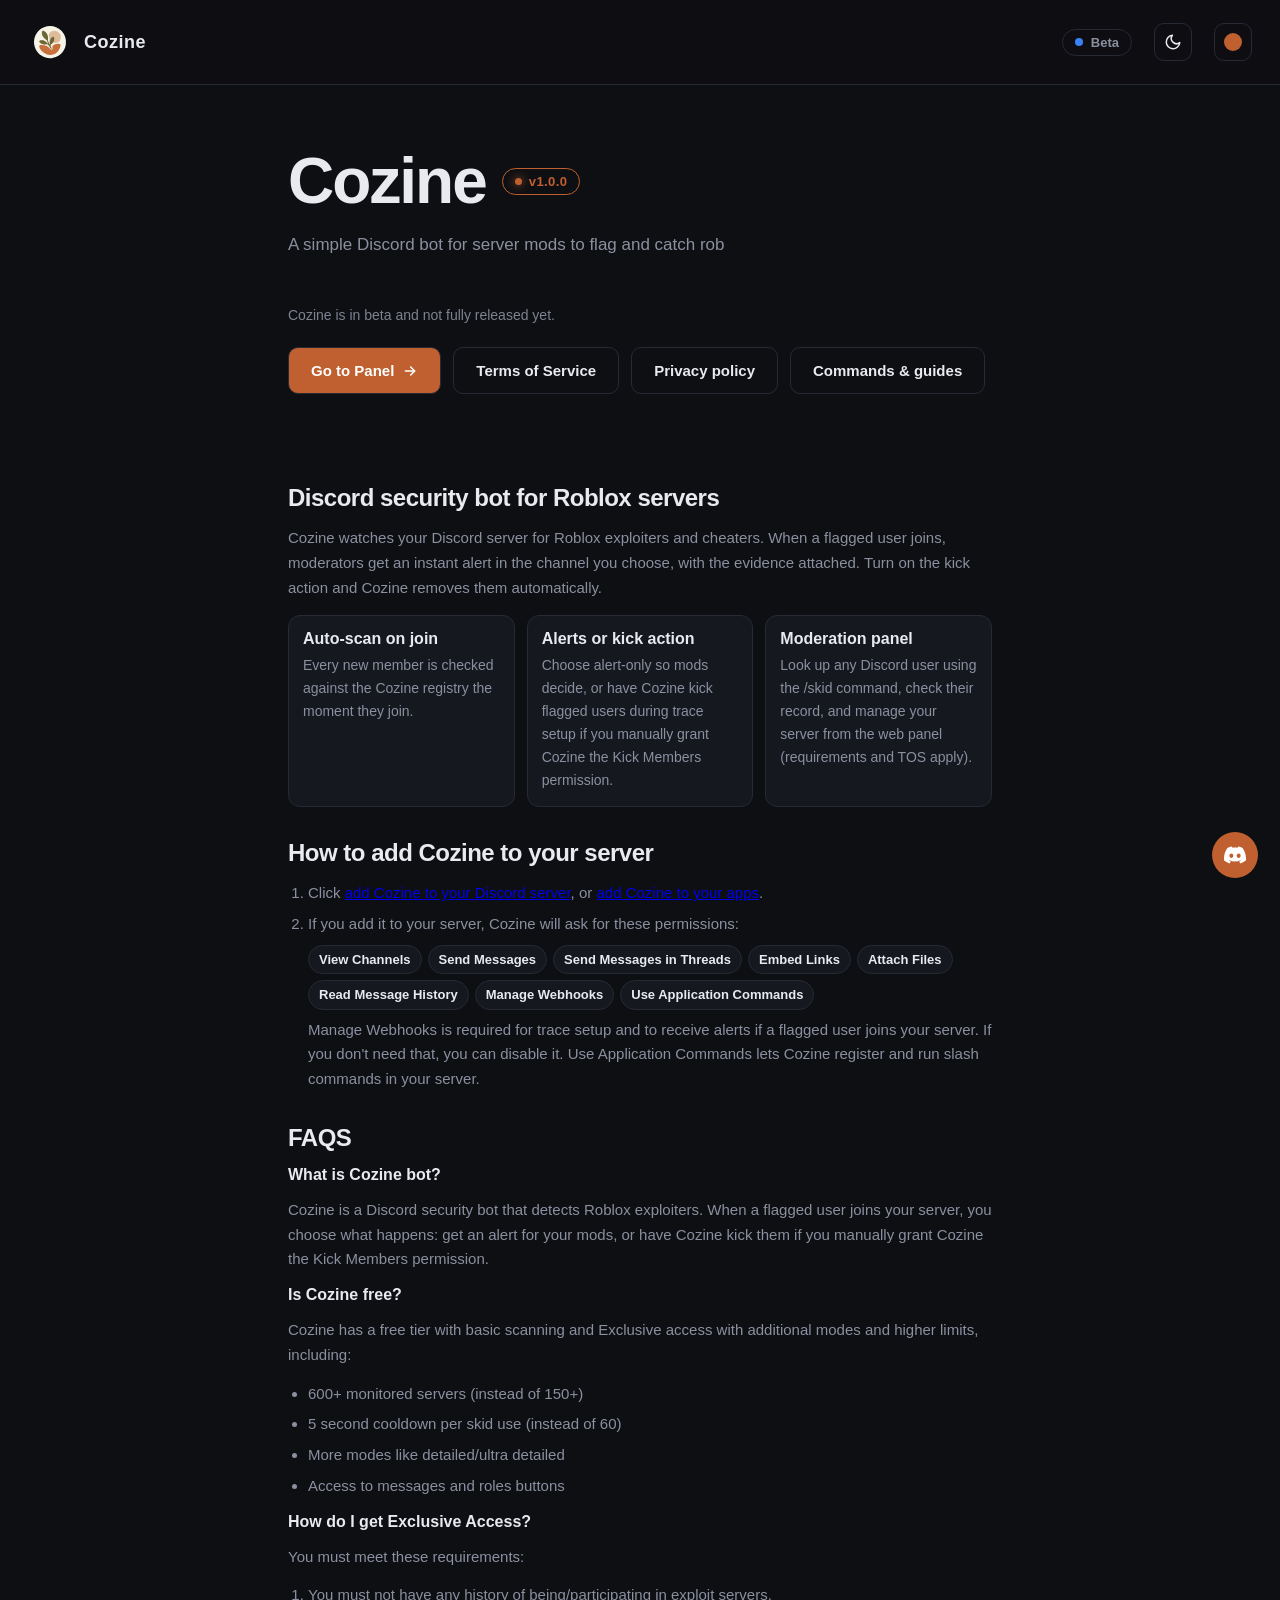
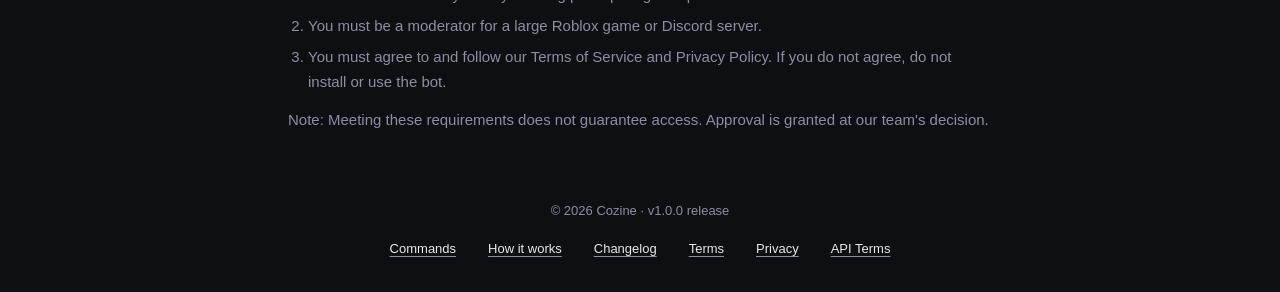
==== commit 06bbccdb: "Rephrased sections and fixes" ====
--- a/index.html
+++ b/index.html
@@ -5,7 +5,7 @@
   <meta name="viewport" content="width=device-width, initial-scale=1.0">
   <title>Cozine - Discord Bot for Roblox Exploiter Detection</title>
   <link rel="icon" href="static/CozineLogo.svg">
-  <link rel="stylesheet" href="style.css?v=20261116a">
+  <link rel="stylesheet" href="style.css?v=20261116b">
 
   <meta name="description" content="Cozine is a Discord security bot that flags Roblox exploiters and cheaters. Auto-scan new members, get alerts, and keep your server safe.">
   <meta name="keywords" content="Cozine, Cozine bot, cozine xyz, discord bot, discord security bot, roblox exploiter detection, roblox cheaters, anti exploit discord bot, server moderation bot, roblox exploit checker">
@@ -23,7 +23,7 @@
 
   <meta name="twitter:card" content="summary_large_image">
   <meta name="twitter:title" content="Cozine - Discord Security Bot for Roblox Exploiter Detection">
-  <meta name="twitter:description" content="Auto-scan Discord members for Roblox exploits. Alerts, kick actions, and a moderation panel.">
+  <meta name="twitter:description" content="Auto-scan Discord members for Roblox exploits. Alerts, optional kick actions, and a moderation panel.">
   <meta name="twitter:image" content="https://cozine.xyz/static/embedimage.png">
 
   <link rel="discord:component-embed" type="application/json" href="https://cozine.xyz/static/embeds.json">
@@ -49,12 +49,12 @@
       {
         "@type": "Question",
         "name": "What is Cozine bot?",
-        "acceptedAnswer": { "@type": "Answer", "text": "Cozine is a Discord security bot that detects Roblox exploiters. When a flagged user joins your server, you choose what happens: get an alert for your mods, or let Cozine kick automatically." }
+        "acceptedAnswer": { "@type": "Answer", "text": "Cozine is a Discord security bot that detects Roblox exploiters. When a flagged user joins your server, you choose what happens: get an alert for your mods, or have Cozine kick them if you manually grant Cozine the Kick Members permission." }
       },
       {
         "@type": "Question",
         "name": "Is Cozine free?",
-        "acceptedAnswer": { "@type": "Answer", "text": "Cozine has a free tier with basic scanning and Exclusive access with many more features and modes like: 600+ monitored servers (instead of 150+), 5 second cooldown per skid use (instead of 60), more modes like detailed and ultra detailed, access to messages and roles buttons." }
+        "acceptedAnswer": { "@type": "Answer", "text": "Cozine has a free tier with basic scanning and Exclusive access with additional modes and higher limits, including: 600+ monitored servers (instead of 150+), 5 second cooldown per skid use (instead of 60), more modes like detailed and ultra detailed, and access to messages and roles buttons." }
       }
     ]
   }
@@ -106,12 +106,12 @@
         <p>Every new member is checked against the Cozine registry the moment they join.</p>
       </div>
       <div class="seo-card">
-        <h3>Alerts or auto-kick</h3>
-        <p>Choose alert-only so mods decide, or let Cozine kick flagged exploiters by itself.</p>
+        <h3>Alerts or kick action</h3>
+        <p>Choose alert-only so mods decide, or have Cozine kick flagged users during trace setup if you manually grant Cozine the Kick Members permission.</p>
       </div>
       <div class="seo-card">
         <h3>Moderation panel</h3>
-        <p>Look up any Discord user using the /skid command, check their record, and manage your server from the web panel (requirements and TOS applies).</p>
+        <p>Look up any Discord user using the /skid command, check their record, and manage your server from the web panel (requirements and TOS apply).</p>
       </div>
     </div>
     <h2>How to add Cozine to your server</h2>
@@ -126,14 +126,15 @@
           <li>Attach Files</li>
           <li>Read Message History</li>
           <li>Manage Webhooks</li>
+          <li>Use Application Commands</li>
         </ul>
-        Manage Webhooks is required for trace_setup and to auto-receive alerts if an exploiter joins your server. If you don't need that, you can disable it.</li>
+        Manage Webhooks is required for trace setup and to receive alerts if a flagged user joins your server. If you don't need that, you can disable it. Use Application Commands lets Cozine register and run slash commands in your server.</li>
     </ol>
     <h2>FAQS</h2>
     <h3>What is Cozine bot?</h3>
-    <p>Cozine is a Discord security bot that detects Roblox exploiters. When a flagged user joins your server, you choose what happens: get an alert for your mods, or let Cozine kick automatically.</p>
+    <p>Cozine is a Discord security bot that detects Roblox exploiters. When a flagged user joins your server, you choose what happens: get an alert for your mods, or have Cozine kick them if you manually grant Cozine the Kick Members permission.</p>
     <h3>Is Cozine free?</h3>
-    <p>Cozine has a free tier with basic scanning and Exclusive access with many more features and modes like:</p>
+    <p>Cozine has a free tier with basic scanning and Exclusive access with additional modes and higher limits, including:</p>
     <ul class="seo-steps">
       <li>600+ monitored servers (instead of 150+)</li>
       <li>5 second cooldown per skid use (instead of 60)</li>
@@ -168,7 +169,7 @@
   </a>
 
   <script defer src="static/status.js?v=2026110901"></script>
-  <script defer src="static/common.js?v=20261116a"></script>
+  <script defer src="static/common.js?v=20261116b"></script>
   <script defer src="static/script.js?v=20261011l"></script>
 </body>
 </html>
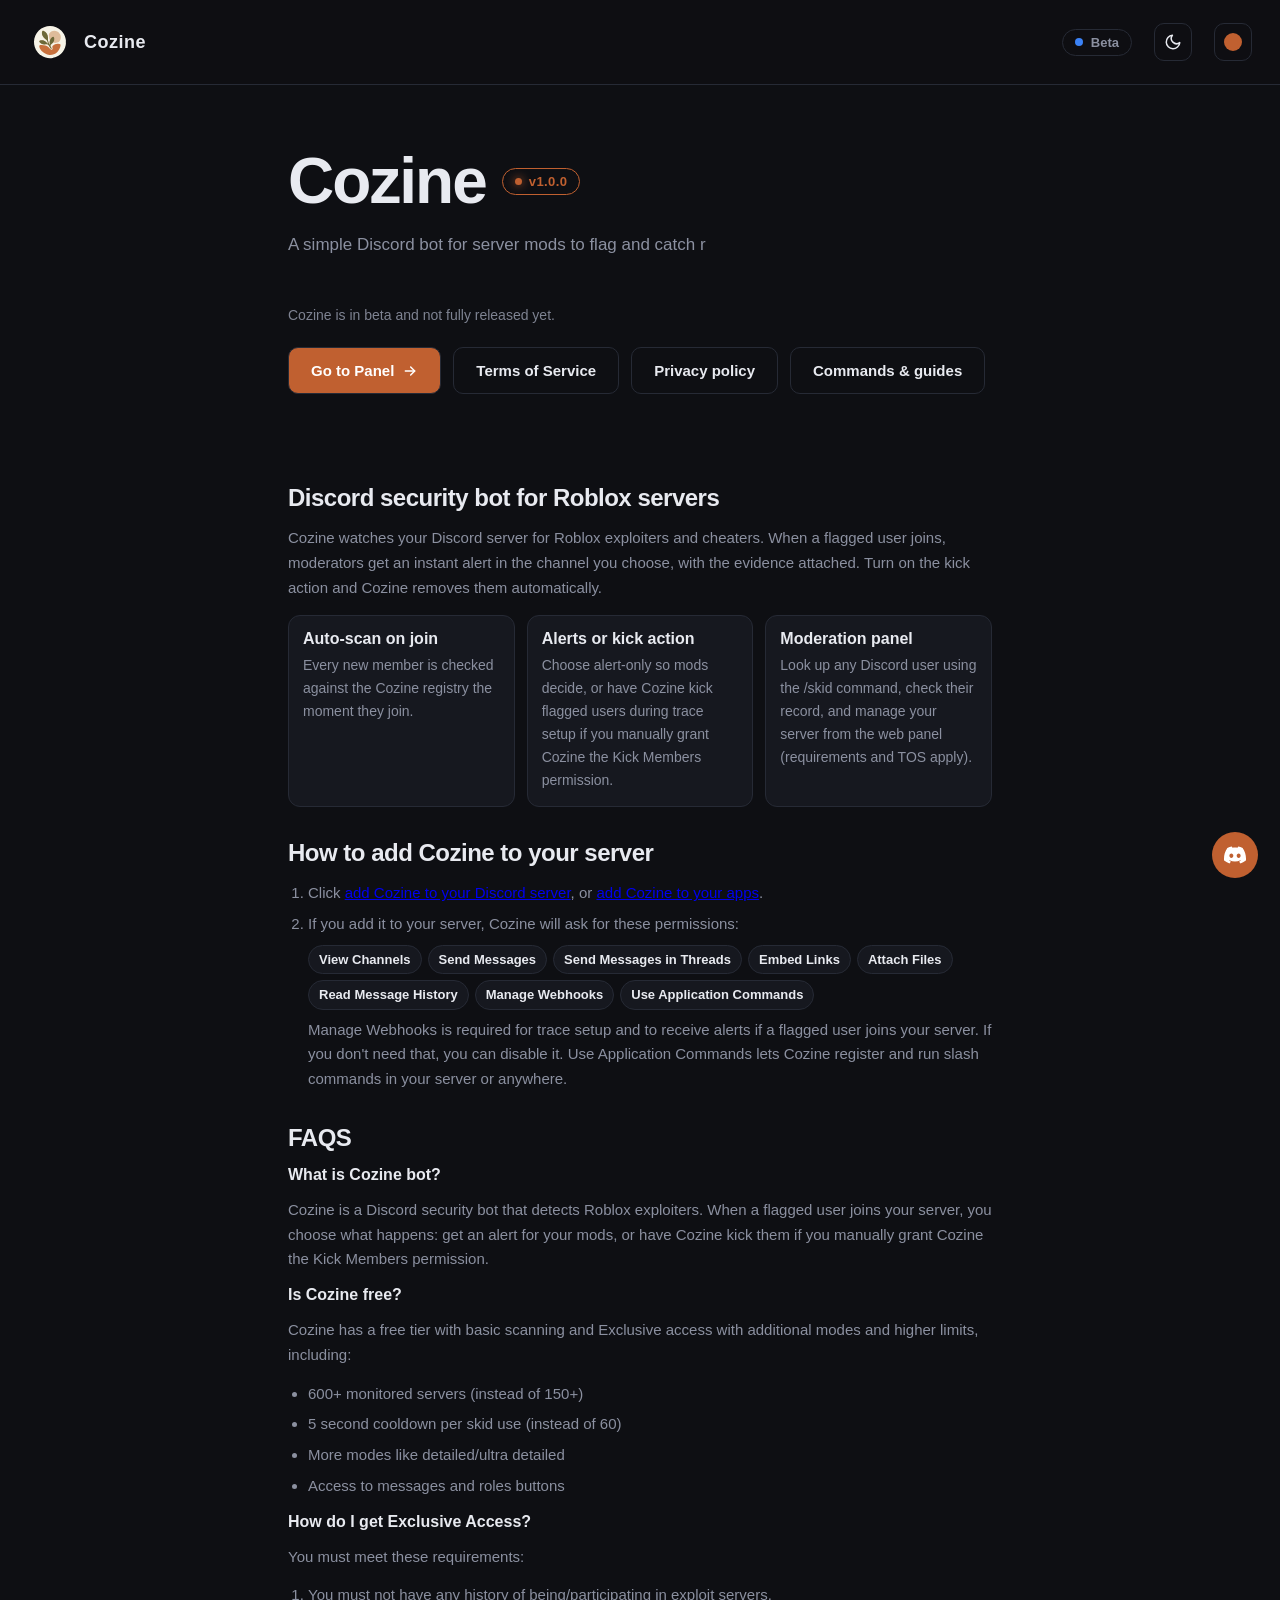
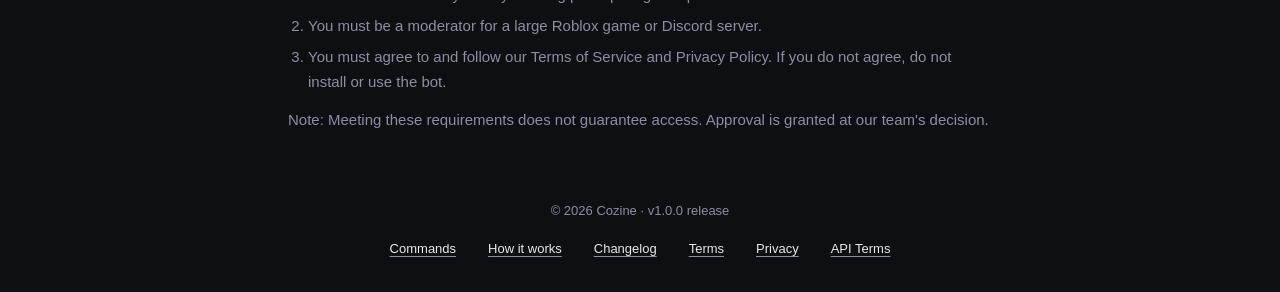
==== commit 392c0393: "Clarify Use Application Commands scope" ====
--- a/index.html
+++ b/index.html
@@ -128,7 +128,7 @@
           <li>Manage Webhooks</li>
           <li>Use Application Commands</li>
         </ul>
-        Manage Webhooks is required for trace setup and to receive alerts if a flagged user joins your server. If you don't need that, you can disable it. Use Application Commands lets Cozine register and run slash commands in your server.</li>
+        Manage Webhooks is required for trace setup and to receive alerts if a flagged user joins your server. If you don't need that, you can disable it. Use Application Commands lets Cozine register and run slash commands in your server or anywhere.</li>
     </ol>
     <h2>FAQS</h2>
     <h3>What is Cozine bot?</h3>
--- a/style.css
+++ b/style.css
@@ -718,7 +718,6 @@
 
 .legal .content {
   display: none;
-  counter-reset: section;
 }
 
 .legal .content.active {
@@ -726,19 +725,17 @@
 }
 
 .legal .content h2 {
-  counter-increment: section;
   font-size: 18px;
   font-weight: 600;
   margin: 30px 0 12px;
   color: var(--text);
 }
 
-.legal .content h2::before {
-  content: counter(section) " - ";
-  color: var(--text);
-  font-family: ui-monospace, SFMono-Regular, Menlo, monospace;
-  margin-right: 2px;
-}
+.legal .content h2[id] {
+  scroll-margin-top: 140px;
+}
+
+/* Section numbering is defined explicitly in content headings. */
 
 .legal p {
   margin-bottom: 12px;
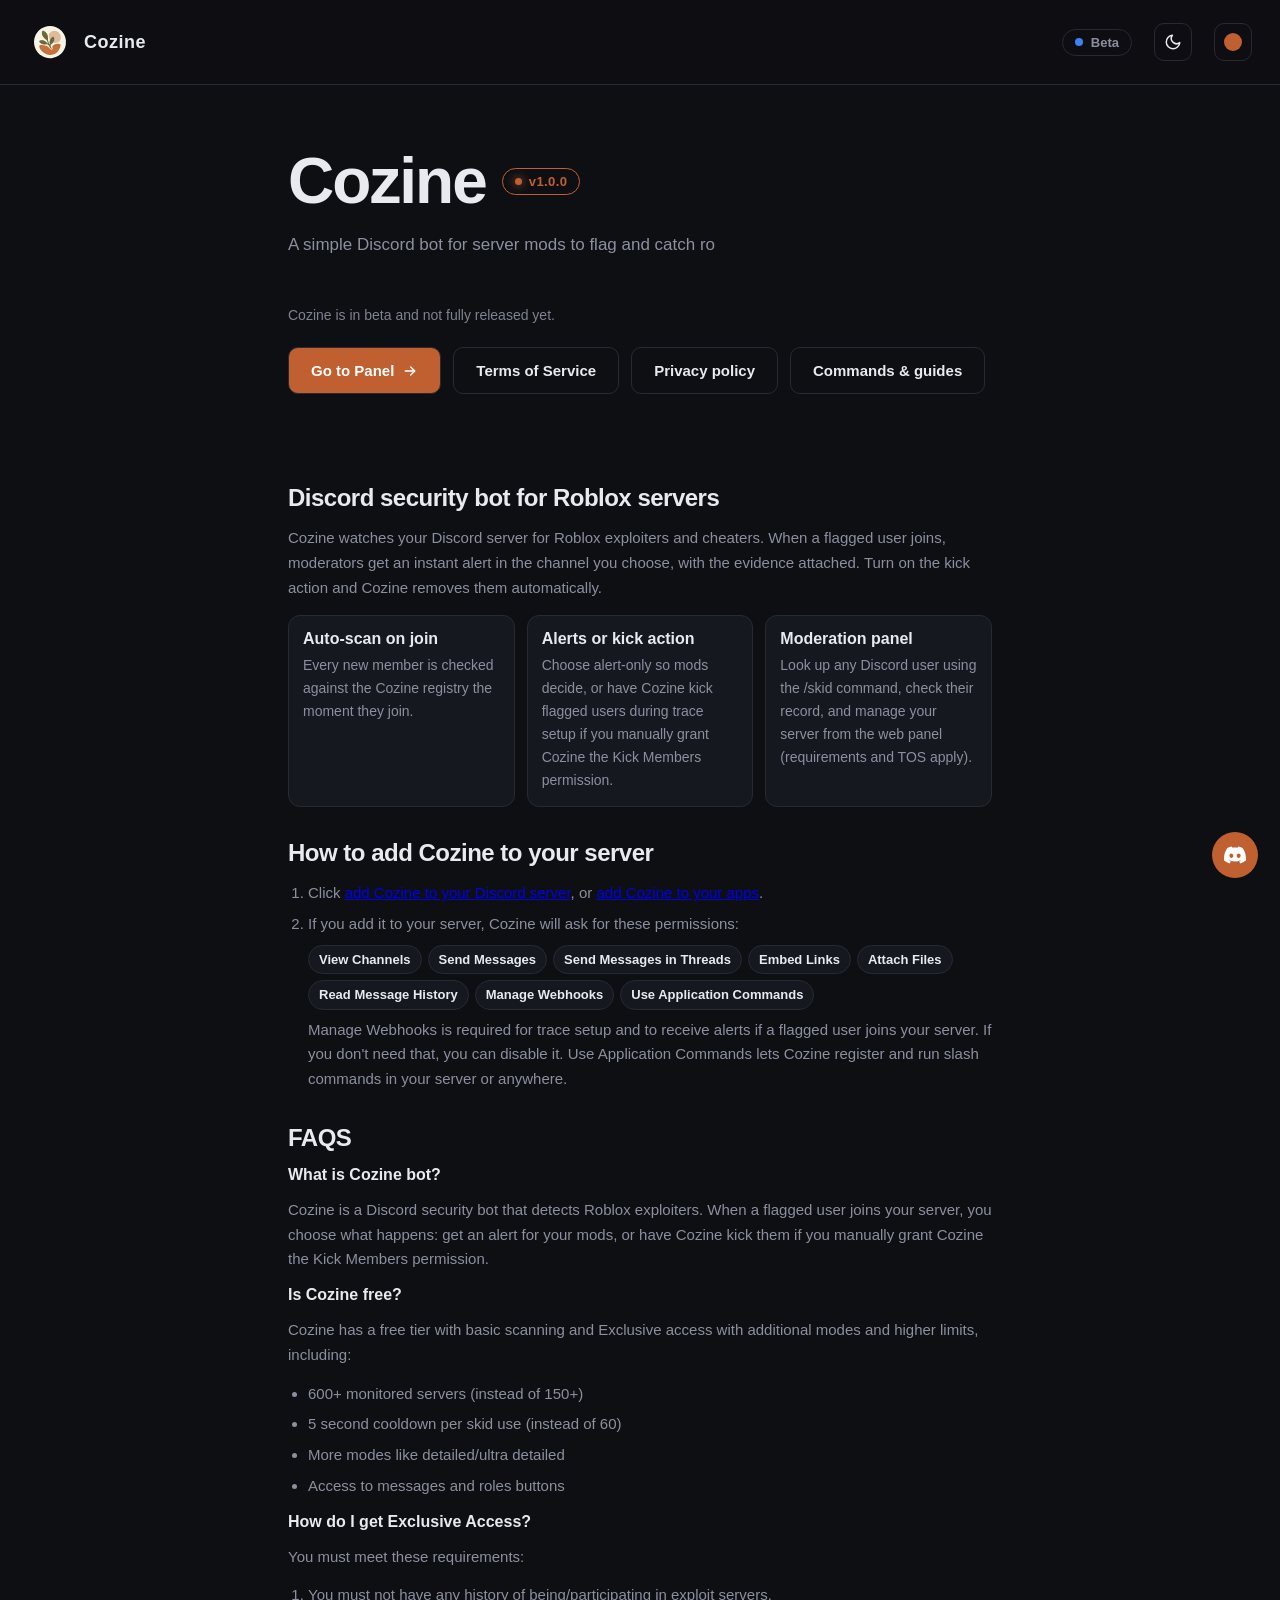
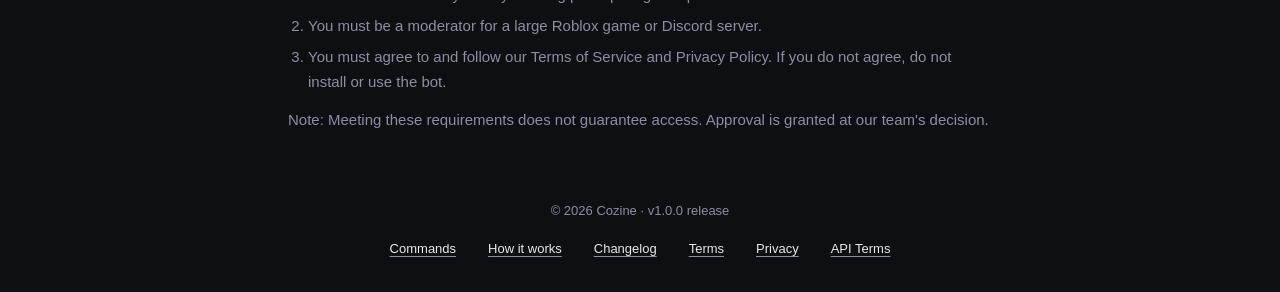
==== commit 489f7ec0: "Update sitemap and page metadata" ====
--- a/index.html
+++ b/index.html
@@ -3,11 +3,11 @@
 <head>
   <meta charset="UTF-8">
   <meta name="viewport" content="width=device-width, initial-scale=1.0">
-  <title>Cozine - Discord Bot for Roblox Exploiter Detection</title>
+  <title>Cozine - Roblox Exploiter Detection for Discord Servers</title>
   <link rel="icon" href="static/CozineLogo.svg">
   <link rel="stylesheet" href="style.css?v=20261116b">
 
-  <meta name="description" content="Cozine is a Discord security bot that flags Roblox exploiters and cheaters. Auto-scan new members, get alerts, and keep your server safe.">
+  <meta name="description" content="Cozine is a Discord bot that helps server mods flag Roblox exploiters. Scan users on join, get alerts in your server, and review flagged accounts first.">
   <meta name="keywords" content="Cozine, Cozine bot, cozine xyz, discord bot, discord security bot, roblox exploiter detection, roblox cheaters, anti exploit discord bot, server moderation bot, roblox exploit checker">
   <meta name="robots" content="index, follow">
   <meta name="theme-color" content="#0e0f13">
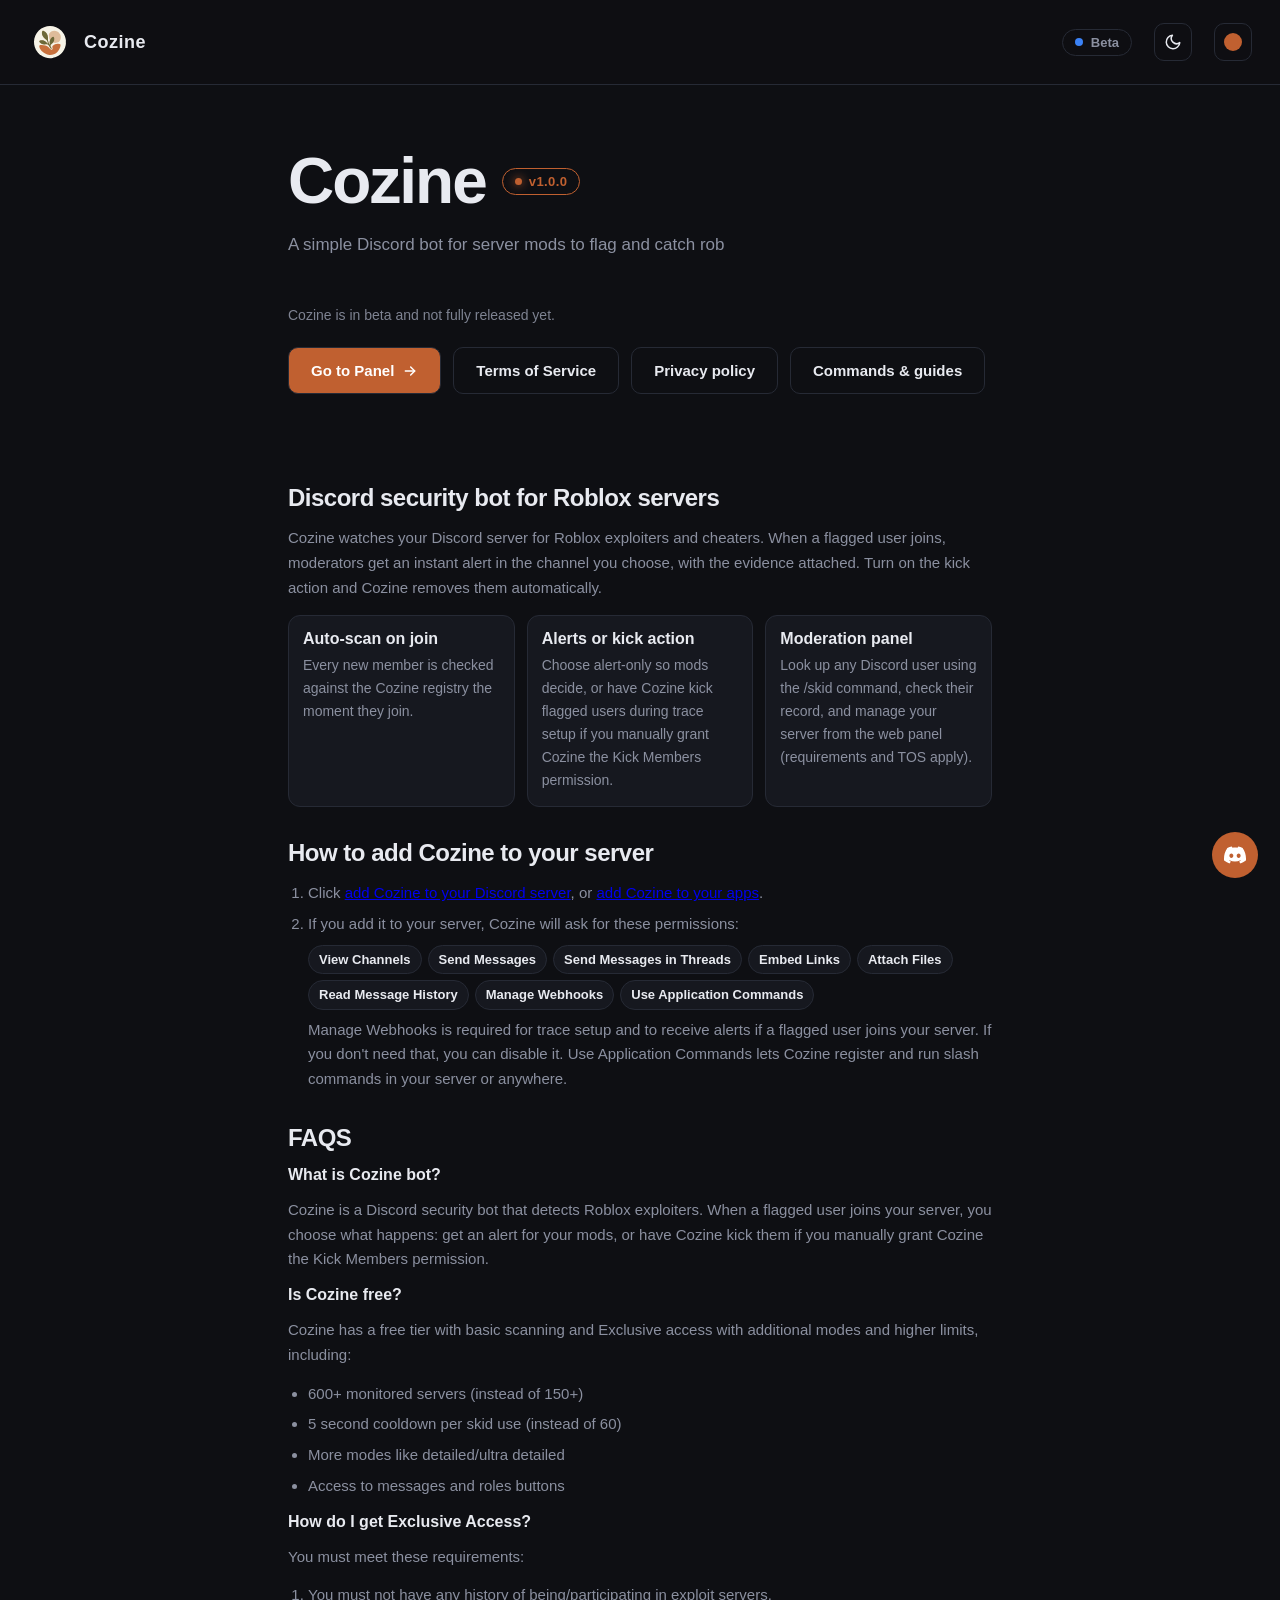
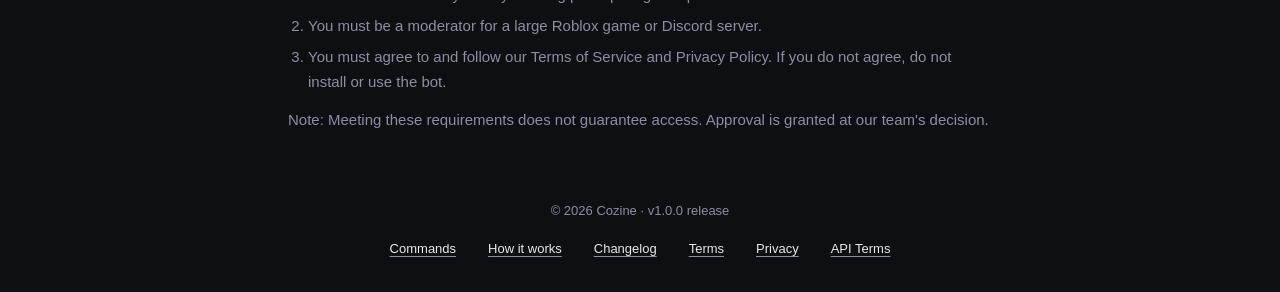
==== commit c43b9150: "Add alt text to pinned badge image" ====
--- a/index.html
+++ b/index.html
@@ -78,7 +78,7 @@
       <span class="badge" tabindex="0" aria-label="Version 1.0.0 changelog">
         <span class="badge-text">v1.0.0</span>
         <span class="badge-more">What's new</span>
-        <span class="badge-pin" aria-hidden="true"><img src="static/Pin.png" alt=""></span>
+        <span class="badge-pin" aria-hidden="true"><img src="static/Pin.png" alt="Pinned"></span>
         <div class="changelog">
           <div class="changelog-head">v1.0.0</div>
           <ul>
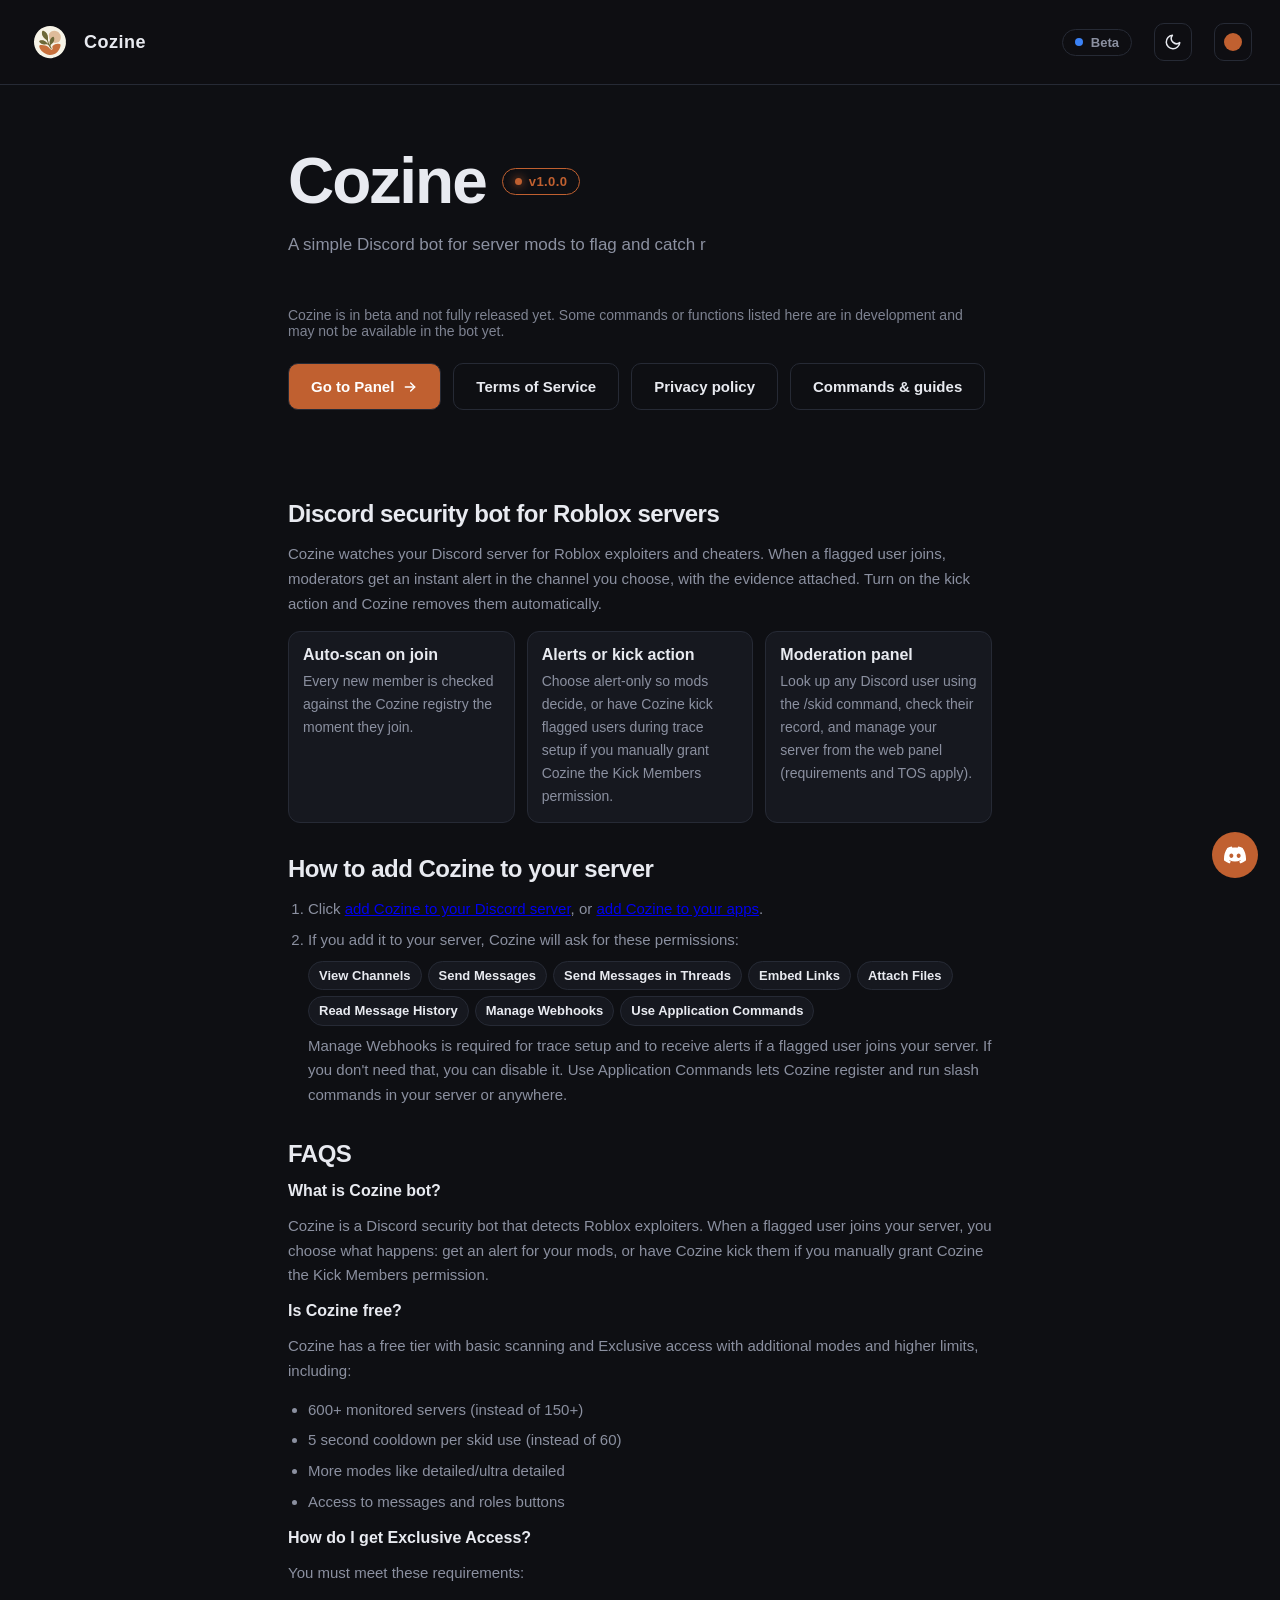
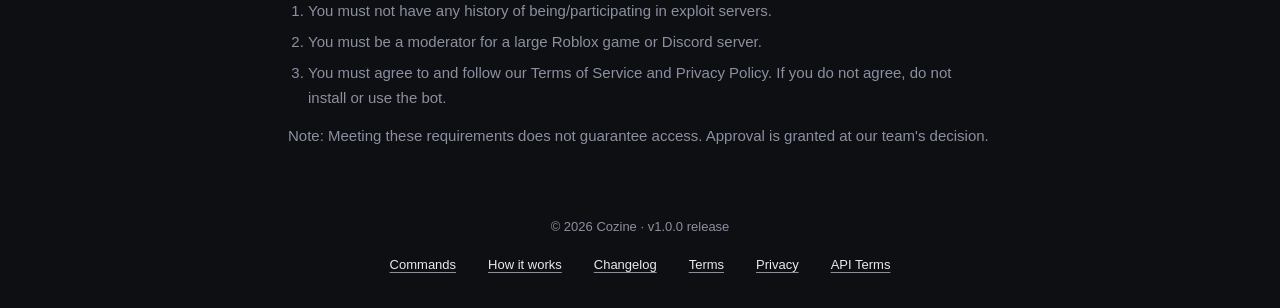
==== commit 247c38dd: "updating disclaimer so its more visible meow" ====
--- a/index.html
+++ b/index.html
@@ -88,7 +88,7 @@
       </span>
     </div>
     <p class="tag">A simple Discord bot for server mods to flag and catch roblox <span class="accent">exploiters</span>.</p>
-    <p style="font-size:14px; margin:4px 0 0; color:var(--muted); opacity:.9;">Cozine is in beta and not fully released yet.</p>
+    <p style="font-size:14px; margin:4px 0 0; color:var(--muted); opacity:.9;">Cozine is in beta and not fully released yet. Some commands or functions listed here are in development and may not be available in the bot yet.</p>
     <div class="btns">
       <a class="btn primary" href="https://panel.cozine.xyz"><span>Go to Panel <svg class="btn-arrow" width="16" height="16" viewBox="0 0 24 24" fill="none" stroke="currentColor" stroke-width="2.2" stroke-linecap="round" stroke-linejoin="round"><path d="M5 12h14"/><path d="M13 6l6 6-6 6"/></svg></span></a>
       <a class="btn ghost" href="tos/"><span>Terms of Service</span></a>
@@ -172,4 +172,4 @@
   <script defer src="static/common.js?v=20261116b"></script>
   <script defer src="static/script.js?v=20261011l"></script>
 </body>
-</html>+</html>
